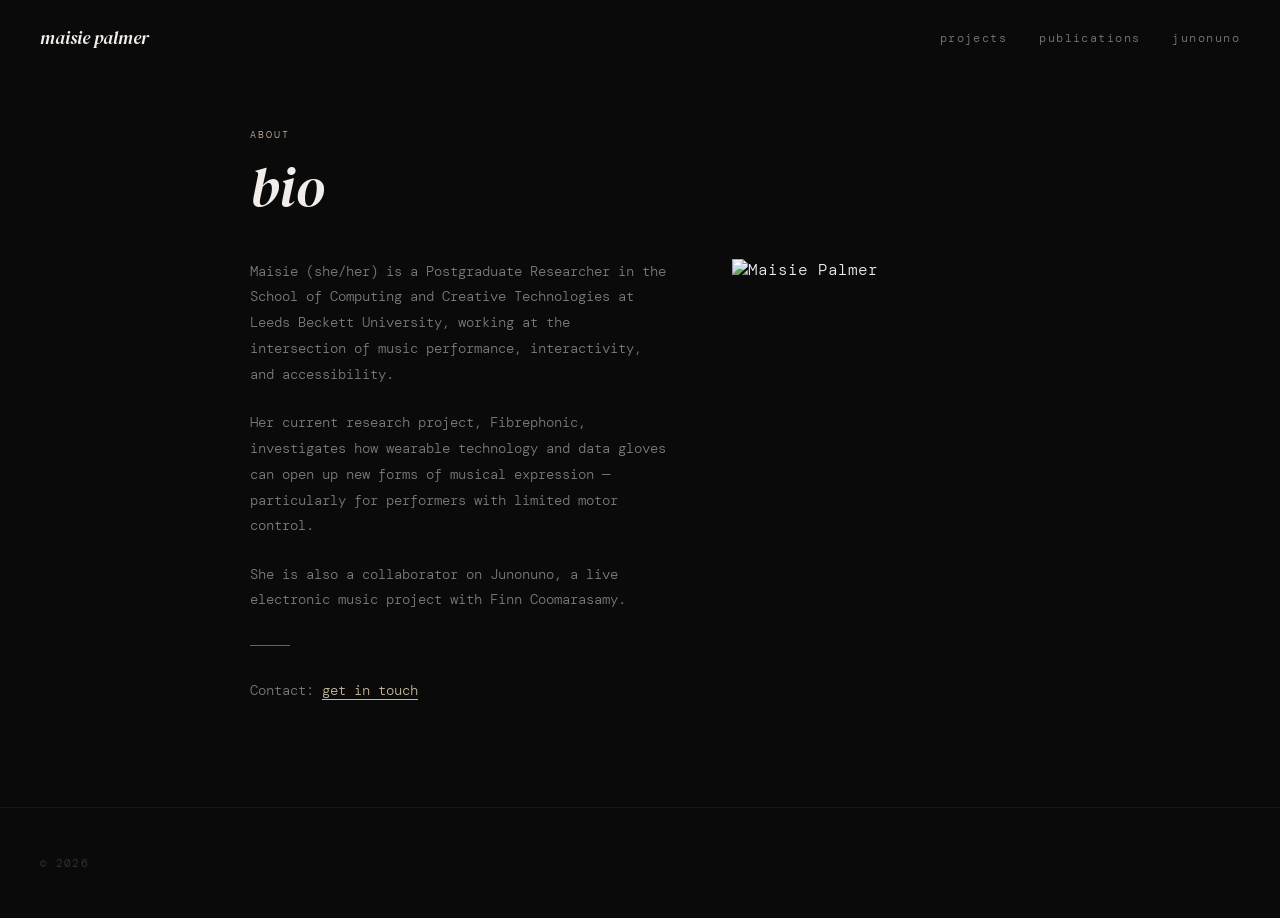
==== bio.html @ e302a043 "alt text" ====
<!DOCTYPE html>
<html lang="en">
<head>
  <meta charset="UTF-8">
  <meta name="viewport" content="width=device-width, initial-scale=1.0">
  <title>bio | maisie palmer</title>
  <link rel="stylesheet" href="style.css">
  <link rel="preconnect" href="https://fonts.googleapis.com">
  <link rel="preconnect" href="https://fonts.gstatic.com" crossorigin>
  <link href="https://fonts.googleapis.com/css2?family=DM+Serif+Display:ital@0;1&family=DM+Mono:wght@300;400;500&display=swap" rel="stylesheet">
  <script defer src="script.js"></script>
</head>
<body>

<header>
  <h1>maisie palmer</h1>
  <nav>
    <a href="index.html">projects</a>
    <a href="publications.html">publications</a>
    <a href="https://www.finncoomarasamy.com/junonuno" target="_blank">junonuno</a>
  </nav>
</header>

<main class="content">
  <span class="page-label">about</span>
  <h2>bio</h2>

  <div class="bio-grid">
    <div class="bio-text">
      <p>Maisie (she/her) is a Postgraduate Researcher in the School of Computing and Creative Technologies at Leeds Beckett University, working at the intersection of music performance, interactivity, and accessibility.</p>
      <p>Her current research project, Fibrephonic, investigates how wearable technology and data gloves can open up new forms of musical expression — particularly for performers with limited motor control.</p>
      <p>She is also a collaborator on Junonuno, a live electronic music project with Finn Coomarasamy.</p>
      <div class="divider"></div>
      <p>Contact: <a href="/cdn-cgi/l/email-protection#80ede1e9f3e9e5c0e5f8e1edf0ece5aee3efed">get in touch</a></p>
    </div>
    <div class="bio-image">
      <img src="assets/hero.jpg" alt="Maisie Palmer">
    </div>
  </div>
</main>

<footer>
  &copy; 2026
---- style.css ----
/* ===== RESET ===== */
* {
  margin: 0;
  padding: 0;
  box-sizing: border-box;
}

:root {
  --black: #0a0a0a;
  --white: #f2ede8;
  --accent: #c8b89a;
  --dim: rgba(242, 237, 232, 0.5);
  --serif: 'DM Serif Display', Georgia, serif;
  --mono: 'DM Mono', 'Courier New', monospace;
}

html { scroll-behavior: smooth; }

body {
  background: var(--black);
  color: var(--white);
  font-family: var(--mono);
  font-weight: 300;
  overflow-x: hidden;
  transition: opacity 0.4s ease;
}

/* ===== HEADER ===== */
header {
  position: fixed;
  top: 0;
  left: 0;
  width: 100%;
  padding: 1.6rem 2.5rem;
  display: flex;
  justify-content: space-between;
  align-items: center;
  z-index: 1000;
  /* gradient so it reads over images */
  background: linear-gradient(to bottom, rgba(10,10,10,0.95) 0%, rgba(10,10,10,0) 100%);
}

header h1 {
  font-family: var(--serif);
  font-size: 1.1rem;
  font-weight: 400;
  font-style: italic;
  color: var(--white);
}

nav { display: flex; gap: 2rem; align-items: center; }

nav a {
  text-decoration: none;
  color: var(--dim);
  font-family: var(--mono);
  font-size: 0.75rem;
  letter-spacing: 0.12em;
  text-transform: lowercase;
  transition: color 0.2s;
}
nav a:hover { color: var(--white); }

/* ===== HOMEPAGE STAGE ===== */
.stage {
  position: relative;
  width: 100%;
  /* Always fills the viewport — doesn't depend on image loading */
  height: 100vh;
  min-height: 600px;
  overflow: hidden;
  /* fallback bg if hero.jpg is missing */
  background: #0a0a0a;
}

/* images are decorative — hidden if broken, layout never depends on them */
.bg-image {
  position: absolute;
  inset: 0;
  width: 100%;
  height: 100%;
  object-fit: cover;
  z-index: 1;
  filter: brightness(0.4) saturate(0.6);
}

.glove {
  position: absolute;
  top: 14%;
  left: 8%;
  width: 200px;
  z-index: 3;
  filter: drop-shadow(0 0 40px rgba(200,184,154,0.25));
  animation: float 6s ease-in-out infinite;
  /* hide broken-image icon */
  color: transparent;
}

.outline {
  position: absolute;
  bottom: 0;
  right: 6%;
  width: 340px;
  z-index: 2;
  mix-blend-mode: screen;
  opacity: 0.8;
  color: transparent;
}

/* hide the browser's broken-image box for decorative imgs */
img[alt=""] {
  color: transparent;
}
img[alt=""]::before {
  display: none;
}

@keyframes float {
  0%, 100% { transform: translateY(0); }
  50% { transform: translateY(-14px); }
}

/* project list — anchored to bottom-left, always visible */
.projects-list {
  position: absolute;
  bottom: 12%;
  left: 8%;
  z-index: 10;
  display: flex;
  flex-direction: column;
  gap: 2.5rem;
}

.project-entry { display: flex; flex-direction: column; gap: 0.5rem; }

.project-entry .label {
  font-size: 0.65rem;
  letter-spacing: 0.2em;
  color: var(--accent);
  text-transform: uppercase;
}

.project-entry h2 {
  font-family: var(--serif);
  font-size: clamp(2rem, 4vw, 3rem);
  font-weight: 400;
  font-style: italic;
  line-height: 1;
  color: var(--white);
}

.project-entry a {
  display: inline-flex;
  align-items: center;
  gap: 0.5rem;
  font-size: 0.72rem;
  letter-spacing: 0.15em;
  color: var(--accent);
  text-decoration: none;
  text-transform: lowercase;
  transition: gap 0.2s, color 0.2s;
}
.project-entry a:hover { gap: 1rem; color: var(--white); }
.project-entry a::after { content: '→'; }

/* ===== CONTENT PAGES (bio, fibrephonic, etc.) ===== */
.content {
  padding: 8rem 2.5rem 5rem;
  max-width: 860px;
  margin: 0 auto;
}

.page-label {
  display: block;
  font-size: 0.65rem;
  letter-spacing: 0.2em;
  color: var(--accent);
  text-transform: uppercase;
  margin-bottom: 1rem;
}

.content h2 {
  font-family: var(--serif);
  font-size: clamp(2.2rem, 5vw, 3.5rem);
  font-weight: 400;
  font-style: italic;
  line-height: 1.1;
  margin-bottom: 2.5rem;
  color: var(--white);
}

.content p {
  font-size: 0.85rem;
  line-height: 1.9;
  color: var(--dim);
  margin-bottom: 1.4rem;
  max-width: 62ch;
}

.content p a {
  color: var(--accent);
  text-decoration: none;
  border-bottom: 1px solid currentColor;
}

.divider {
  width: 40px;
  height: 1px;
  background: var(--accent);
  opacity: 0.5;
  margin: 2rem 0;
}

/* ===== BIO ===== */
.bio-grid {
  display: grid;
  grid-template-columns: 1.4fr 1fr;
  gap: 4rem;
  align-items: start;
}

.bio-image img {
  width: 100%;
  aspect-ratio: 3/4;
  object-fit: cover;
  filter: grayscale(15%);
}

/* ===== COLLAGE ===== */
.collage {
  position: relative;
  height: 380px;
  margin-top: 4rem;
}
.collage img { position: absolute; object-fit: cover; color: transparent; }
.collage .img-1 { width: 260px; top: 0; left: 0; z-index: 2; }
.collage .img-2 { width: 190px; top: 60px; left: 190px; z-index: 3; mix-blend-mode: screen; }
.collage .img-3 { width: 300px; top: 70px; right: 0; z-index: 1; filter: brightness(0.7); }

/* ===== PROJECT HERO ===== */
.project-hero {
  position: relative;
  height: 50vh;
  min-height: 300px;
  overflow: hidden;
  display: flex;
  align-items: flex-end;
  background: #111;
}

.project-hero img.hero-bg {
  position: absolute;
  inset: 0;
  width: 100%;
  height: 100%;
  object-fit: cover;
  filter: brightness(0.35) saturate(0.6);
  z-index: 1;
  color: transparent;
}

.project-hero .hero-text {
  position: relative;
  z-index: 2;
  padding: 2.5rem;
}

.project-hero .hero-text .label {
  display: block;
  font-size: 0.65rem;
  letter-spacing: 0.2em;
  color: var(--accent);
  text-transform: uppercase;
  margin-bottom: 0.8rem;
}

.project-hero .hero-text h2 {
  font-family: var(--serif);
  font-size: clamp(2.5rem, 6vw, 4.5rem);
  font-weight: 400;
  font-style: italic;
  line-height: 1;
  color: var(--white);
  margin: 0;
}

/* ===== PROJECT SUB-NAV ===== */
.project-subnav {
  display: flex;
  gap: 0;
  border-bottom: 1px solid rgba(242,237,232,0.1);
}

.project-subnav a {
  padding: 1rem 1.8rem;
  font-size: 0.72rem;
  letter-spacing: 0.12em;
  color: var(--dim);
  text-decoration: none;
  text-transform: lowercase;
  transition: color 0.2s;
  border-bottom: 2px solid transparent;
  margin-bottom: -1px;
}

.project-subnav a:hover { color: var(--white); }
.project-subnav a.active {
  color: var(--white);
  border-bottom-color: var(--accent);
}

/* ===== PHOTO ROW ===== */
.photo-row {
  display: flex;
  gap: 1rem;
  flex-wrap: wrap;
  margin-top: 3rem;
}

.photo-row img {
  border-radius: 3px;
  filter: brightness(0.88);
  transition: filter 0.3s;
  color: transparent;
}
.photo-row img:hover { filter: brightness(1); }

/* ===== PUBLICATIONS ===== */
.publications-list {
  display: flex;
  flex-direction: column;
  margin-top: 0.5rem;
}

.pub-item {
  padding: 2rem 0;
  border-bottom: 1px solid rgba(242,237,232,0.08);
}

.pub-item .pub-year {
  display: block;
  font-size: 0.65rem;
  letter-spacing: 0.15em;
  color: var(--accent);
  text-transform: uppercase;
  margin-bottom: 0.6rem;
}

.pub-item .pub-title {
  font-family: var(--serif);
  font-style: italic;
  font-size: 1.2rem;
  color: var(--white);
  margin-bottom: 0.6rem;
  line-height: 1.3;
}

.pub-item .pub-authors {
  font-size: 0.75rem;
  color: var(--dim);
  margin-bottom: 0.4rem;
  line-height: 1.6;
}

.pub-item .pub-venue {
  font-size: 0.72rem;
  color: var(--dim);
  font-style: italic;
  margin-bottom: 0.8rem;
}

.pub-item a {
  font-size: 0.7rem;
  color: var(--accent);
  text-decoration: none;
  letter-spacing: 0.06em;
  border-bottom: 1px solid transparent;
  transition: border-color 0.2s;
}
.pub-item a:hover { border-color: var(--accent); }

/* ===== FOOTER ===== */
footer {
  padding: 3rem 2.5rem;
  font-size: 0.7rem;
  letter-spacing: 0.1em;
  color: rgba(242,237,232,0.2);
  border-top: 1px solid rgba(242,237,232,0.06);
}

/* ===== RESPONSIVE ===== */
@media (max-width: 680px) {
  header { padding: 1.2rem 1.5rem; }
  nav { gap: 1.2rem; }
  .content { padding: 6rem 1.5rem 3rem; }
  .bio-grid { grid-template-columns: 1fr; }
  .projects-list { left: 5%; bottom: 10%; gap: 2rem; }
  .project-entry h2 { font-size: 1.8rem; }
  .glove { width: 130px; top: 10%; }
  .outline { width: 200px; }
}
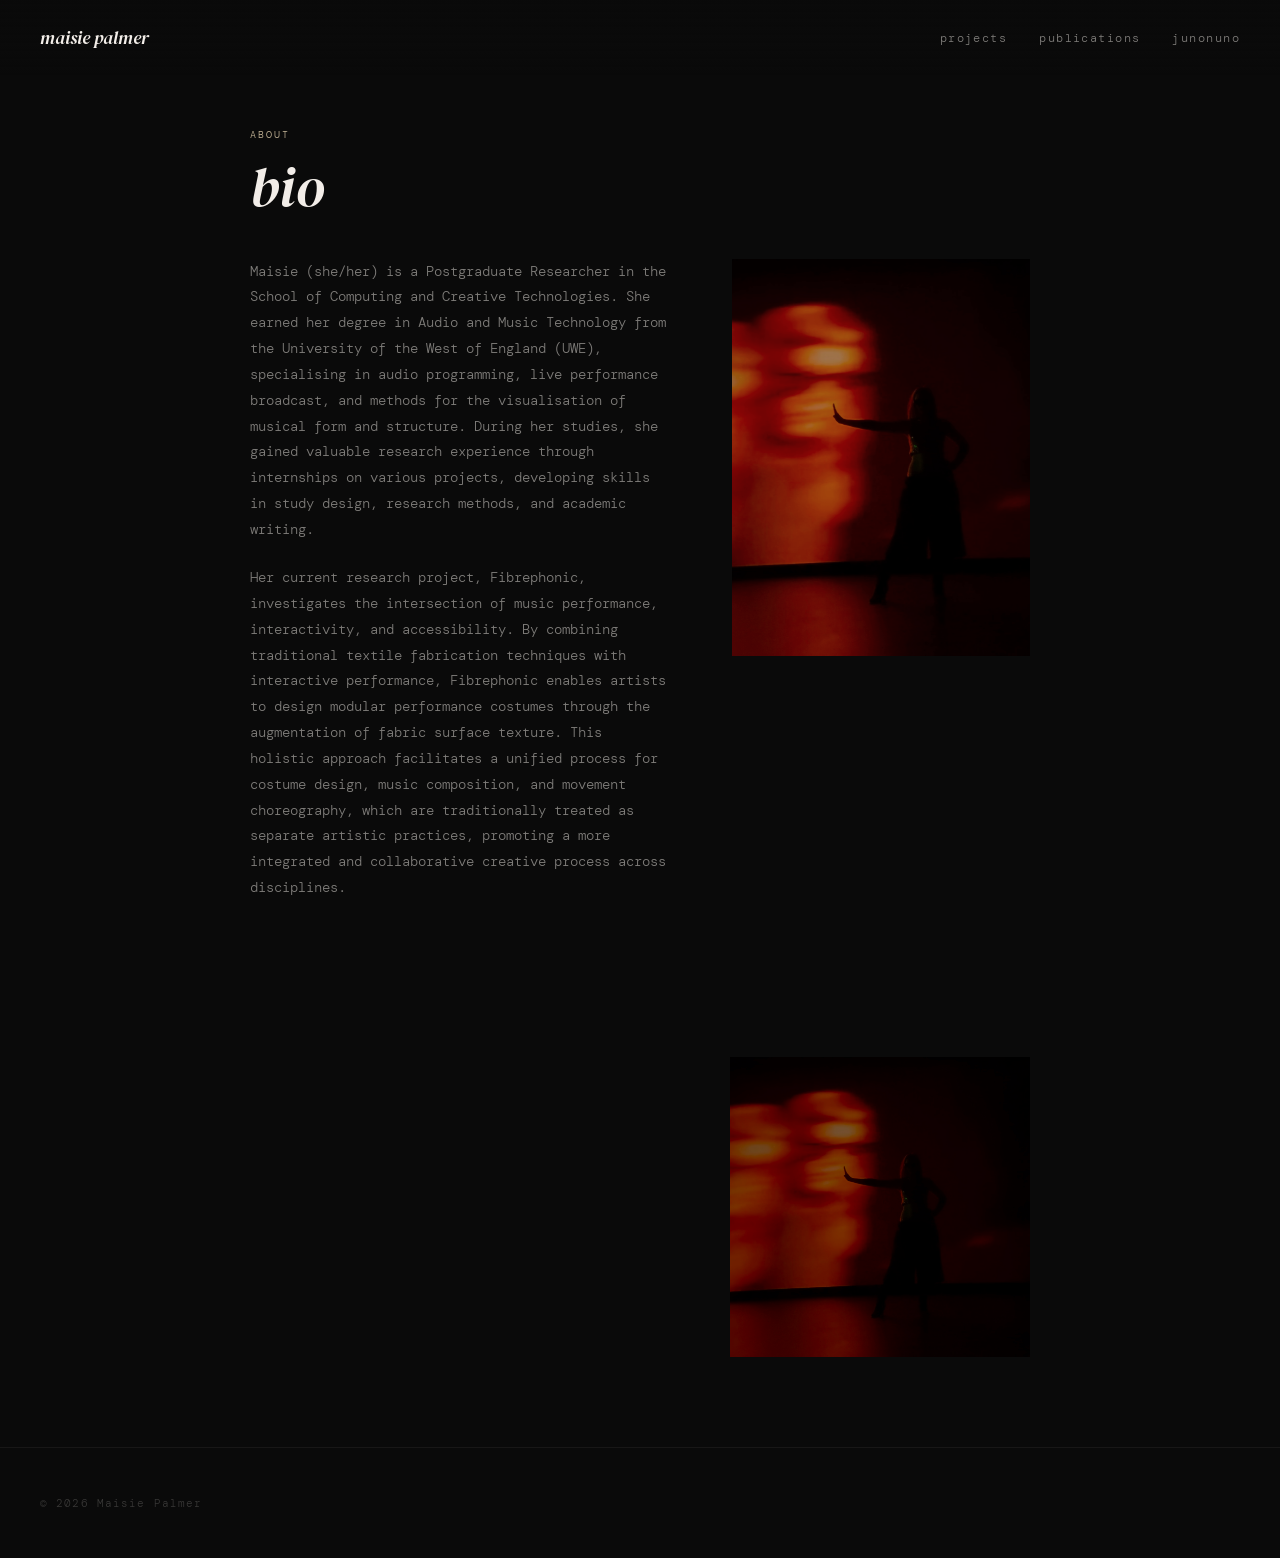
==== commit b0c60328: "Add files via upload" ====
--- a/bio.html
+++ b/bio.html
@@ -16,7 +16,7 @@
   <h1>maisie palmer</h1>
   <nav>
     <a href="index.html">projects</a>
-    <a href="publications.html">publications</a>
+    <a href="https://scholar.google.com/citations?hl=en&user=RmFEaNIAAAAJ" target="_blank">publications</a>
     <a href="https://www.finncoomarasamy.com/junonuno" target="_blank">junonuno</a>
   </nav>
 </header>
@@ -27,17 +27,24 @@
 
   <div class="bio-grid">
     <div class="bio-text">
-      <p>Maisie (she/her) is a Postgraduate Researcher in the School of Computing and Creative Technologies at Leeds Beckett University, working at the intersection of music performance, interactivity, and accessibility.</p>
-      <p>Her current research project, Fibrephonic, investigates how wearable technology and data gloves can open up new forms of musical expression — particularly for performers with limited motor control.</p>
-      <p>She is also a collaborator on Junonuno, a live electronic music project with Finn Coomarasamy.</p>
-      <div class="divider"></div>
-      <p>Contact: <a href="/cdn-cgi/l/email-protection#80ede1e9f3e9e5c0e5f8e1edf0ece5aee3efed">get in touch</a></p>
+      <p>Maisie (she/her) is a Postgraduate Researcher in the School of Computing and Creative Technologies. She earned her degree in Audio and Music Technology from the University of the West of England (UWE), specialising in audio programming, live performance broadcast, and methods for the visualisation of musical form and structure. During her studies, she gained valuable research experience through internships on various projects, developing skills in study design, research methods, and academic writing.</p>
+      <p>Her current research project, Fibrephonic, investigates the intersection of music performance, interactivity, and accessibility. By combining traditional textile fabrication techniques with interactive performance, Fibrephonic enables artists to design modular performance costumes through the augmentation of fabric surface texture. This holistic approach facilitates a unified process for costume design, music composition, and movement choreography, which are traditionally treated as separate artistic practices, promoting a more integrated and collaborative creative process across disciplines.</p>
     </div>
     <div class="bio-image">
       <img src="assets/hero.jpg" alt="Maisie Palmer">
     </div>
   </div>
+
+  <div class="collage">
+    <img src="assets/layer1.png" class="img-1" alt="">
+    <img src="assets/layer2.png" class="img-2" alt="">
+    <img src="assets/hero.jpg" class="img-3" alt="">
+  </div>
 </main>
 
 <footer>
-  &copy; 2026 +  &copy; 2026 Maisie Palmer
+</footer>
+
+</body>
+</html>
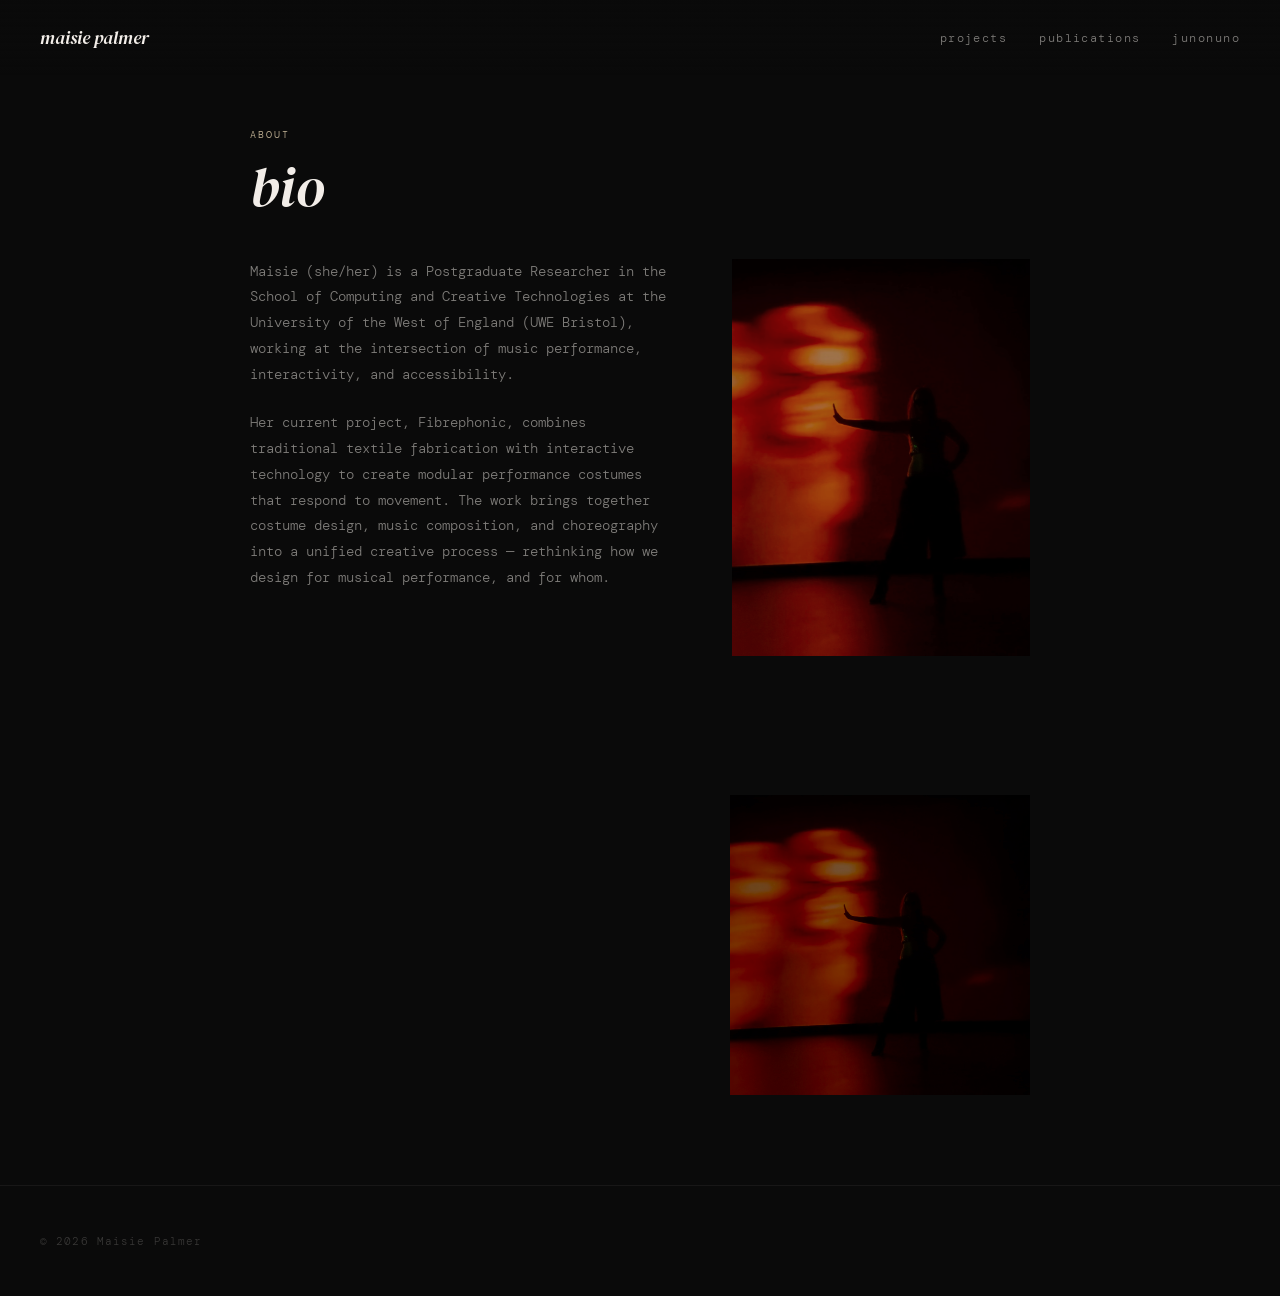
==== commit af982ce3: "updated bio" ====
--- a/bio.html
+++ b/bio.html
@@ -27,8 +27,8 @@
 
   <div class="bio-grid">
     <div class="bio-text">
-      <p>Maisie (she/her) is a Postgraduate Researcher in the School of Computing and Creative Technologies. She earned her degree in Audio and Music Technology from the University of the West of England (UWE), specialising in audio programming, live performance broadcast, and methods for the visualisation of musical form and structure. During her studies, she gained valuable research experience through internships on various projects, developing skills in study design, research methods, and academic writing.</p>
-      <p>Her current research project, Fibrephonic, investigates the intersection of music performance, interactivity, and accessibility. By combining traditional textile fabrication techniques with interactive performance, Fibrephonic enables artists to design modular performance costumes through the augmentation of fabric surface texture. This holistic approach facilitates a unified process for costume design, music composition, and movement choreography, which are traditionally treated as separate artistic practices, promoting a more integrated and collaborative creative process across disciplines.</p>
+      <p>Maisie (she/her) is a Postgraduate Researcher in the School of Computing and Creative Technologies at the University of the West of England (UWE Bristol), working at the intersection of music performance, interactivity, and accessibility.</p>
+      <p>Her current project, Fibrephonic, combines traditional textile fabrication with interactive technology to create modular performance costumes that respond to movement. The work brings together costume design, music composition, and choreography into a unified creative process — rethinking how we design for musical performance, and for whom.</p>
     </div>
     <div class="bio-image">
       <img src="assets/hero.jpg" alt="Maisie Palmer">
--- a/style.css
+++ b/style.css
@@ -399,3 +399,82 @@
   .glove { width: 130px; top: 10%; }
   .outline { width: 200px; }
 }
+
+/* ===== PROJECT CARDS (homepage) ===== */
+.project-card {
+  position: absolute;
+  z-index: 10;
+  display: block;
+  text-decoration: none;
+  width: 220px;
+  /* photograph look */
+  background: #1a1410;
+  padding: 6px 6px 40px 6px;
+  box-shadow: 0 8px 32px rgba(0,0,0,0.7), 0 2px 8px rgba(0,0,0,0.5);
+  transition: transform 0.25s ease, box-shadow 0.25s ease;
+  cursor: pointer;
+}
+
+.project-card img {
+  width: 100%;
+  aspect-ratio: 3/4;
+  object-fit: cover;
+  display: block;
+  filter: saturate(0.8) brightness(0.9);
+  transition: filter 0.25s ease;
+  color: transparent; /* hide broken img */
+}
+
+.project-card:hover {
+  box-shadow: 0 16px 48px rgba(0,0,0,0.85), 0 4px 16px rgba(0,0,0,0.6);
+  z-index: 20;
+}
+
+.project-card:hover img {
+  filter: saturate(1) brightness(1);
+}
+
+.card-label {
+  display: flex;
+  flex-direction: column;
+  align-items: center;
+  gap: 2px;
+  padding-top: 8px;
+}
+
+.card-year {
+  font-family: var(--mono);
+  font-size: 0.58rem;
+  letter-spacing: 0.15em;
+  color: var(--accent);
+  text-transform: uppercase;
+}
+
+.card-title {
+  font-family: var(--serif);
+  font-style: italic;
+  font-size: 1rem;
+  color: var(--white);
+  text-align: center;
+}
+
+/* individual card positions & rotations */
+.card-fibrephonic {
+  bottom: 12%;
+  left: 8%;
+  transform: rotate(-3deg);
+}
+
+.card-fibrephonic:hover {
+  transform: rotate(-1deg) translateY(-6px) scale(1.03);
+}
+
+.card-squishy {
+  bottom: 8%;
+  left: 30%;
+  transform: rotate(2.5deg);
+}
+
+.card-squishy:hover {
+  transform: rotate(1deg) translateY(-6px) scale(1.03);
+}
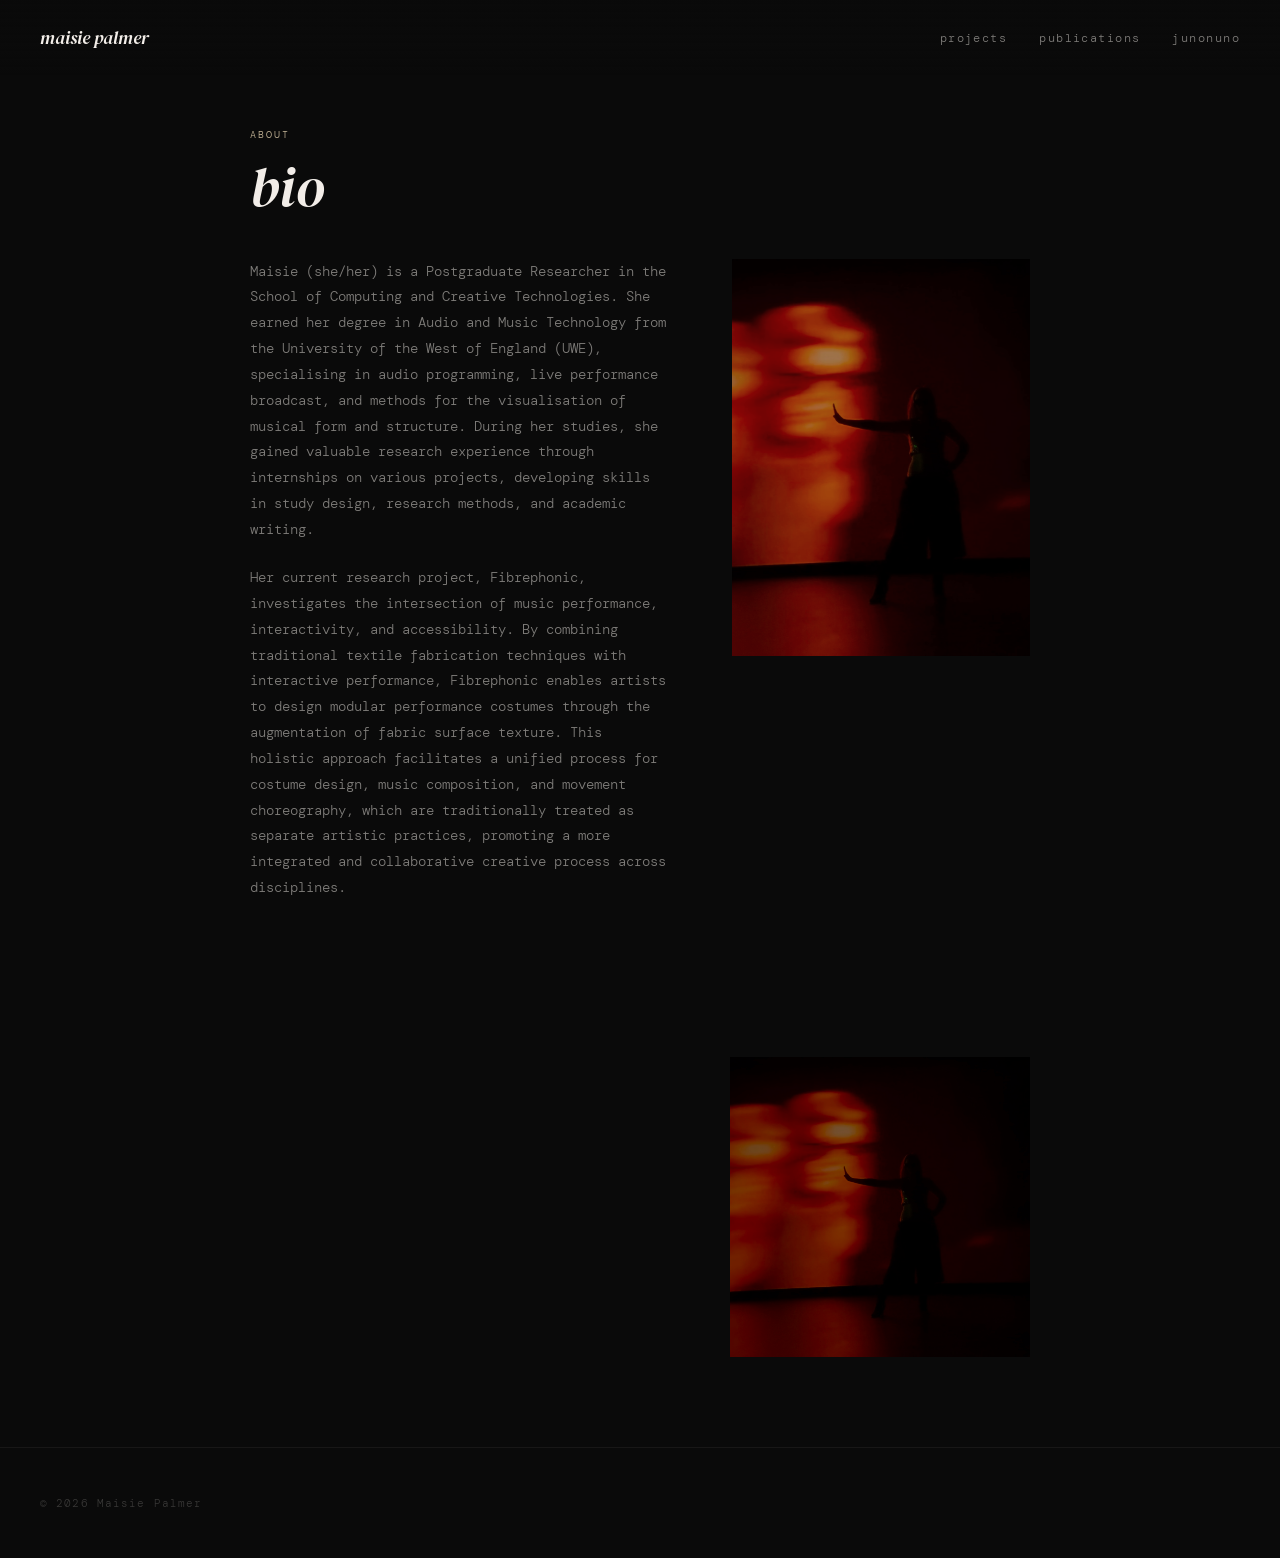
==== commit 705cdf3f: "Add files via upload" ====
--- a/bio.html
+++ b/bio.html
@@ -14,6 +14,9 @@
 
 <header>
   <h1>maisie palmer</h1>
+  <button class="burger" aria-label="menu" onclick="this.classList.toggle('open');document.querySelector('nav').classList.toggle('open')">
+    <span></span><span></span><span></span>
+  </button>
   <nav>
     <a href="index.html">projects</a>
     <a href="https://scholar.google.com/citations?hl=en&user=RmFEaNIAAAAJ" target="_blank">publications</a>
@@ -27,8 +30,8 @@
 
   <div class="bio-grid">
     <div class="bio-text">
-      <p>Maisie (she/her) is a Postgraduate Researcher in the School of Computing and Creative Technologies at the University of the West of England (UWE Bristol), working at the intersection of music performance, interactivity, and accessibility.</p>
-      <p>Her current project, Fibrephonic, combines traditional textile fabrication with interactive technology to create modular performance costumes that respond to movement. The work brings together costume design, music composition, and choreography into a unified creative process — rethinking how we design for musical performance, and for whom.</p>
+      <p>Maisie (she/her) is a Postgraduate Researcher in the School of Computing and Creative Technologies. She earned her degree in Audio and Music Technology from the University of the West of England (UWE), specialising in audio programming, live performance broadcast, and methods for the visualisation of musical form and structure. During her studies, she gained valuable research experience through internships on various projects, developing skills in study design, research methods, and academic writing.</p>
+      <p>Her current research project, Fibrephonic, investigates the intersection of music performance, interactivity, and accessibility. By combining traditional textile fabrication techniques with interactive performance, Fibrephonic enables artists to design modular performance costumes through the augmentation of fabric surface texture. This holistic approach facilitates a unified process for costume design, music composition, and movement choreography, which are traditionally treated as separate artistic practices, promoting a more integrated and collaborative creative process across disciplines.</p>
     </div>
     <div class="bio-image">
       <img src="assets/hero.jpg" alt="Maisie Palmer">
--- a/style.css
+++ b/style.css
@@ -81,7 +81,7 @@
   height: 100%;
   object-fit: cover;
   z-index: 1;
-  filter: brightness(0.4) saturate(0.6);
+  filter: brightness(0.75) saturate(1.1);
 }
 
 .glove {
@@ -123,15 +123,16 @@
 /* project list — anchored to bottom-left, always visible */
 .projects-list {
   position: absolute;
-  bottom: 12%;
-  left: 8%;
+  bottom: 10%;
+  left: 6%;
+  right: 6%;
   z-index: 10;
   display: flex;
   flex-direction: column;
-  gap: 2.5rem;
-}
-
-.project-entry { display: flex; flex-direction: column; gap: 0.5rem; }
+  gap: 1.8rem;
+}
+
+.project-entry { display: flex; flex-direction: column; gap: 0.4rem; }
 
 .project-entry .label {
   font-size: 0.65rem;
@@ -142,26 +143,21 @@
 
 .project-entry h2 {
   font-family: var(--serif);
-  font-size: clamp(2rem, 4vw, 3rem);
+  font-size: clamp(2.5rem, 6vw, 5rem);
   font-weight: 400;
   font-style: italic;
   line-height: 1;
-  color: var(--white);
-}
-
-.project-entry a {
-  display: inline-flex;
-  align-items: center;
-  gap: 0.5rem;
-  font-size: 0.72rem;
-  letter-spacing: 0.15em;
-  color: var(--accent);
+}
+
+.project-entry h2 a {
+  color: var(--white);
   text-decoration: none;
-  text-transform: lowercase;
-  transition: gap 0.2s, color 0.2s;
-}
-.project-entry a:hover { gap: 1rem; color: var(--white); }
-.project-entry a::after { content: '→'; }
+  transition: opacity 0.2s;
+}
+
+.project-entry h2 a:hover {
+  opacity: 0.7;
+}
 
 /* ===== CONTENT PAGES (bio, fibrephonic, etc.) ===== */
 .content {
@@ -460,21 +456,75 @@
 
 /* individual card positions & rotations */
 .card-fibrephonic {
-  bottom: 12%;
-  left: 8%;
-  transform: rotate(-3deg);
+  top: 50%;
+  left: 33%;
+  transform: translateY(-50%) rotate(-3deg);
 }
 
 .card-fibrephonic:hover {
-  transform: rotate(-1deg) translateY(-6px) scale(1.03);
+  transform: translateY(calc(-50% - 8px)) rotate(-1deg) scale(1.03);
 }
 
 .card-squishy {
-  bottom: 8%;
-  left: 30%;
-  transform: rotate(2.5deg);
+  top: 50%;
+  left: 53%;
+  transform: translateY(-42%) rotate(2.5deg);
 }
 
 .card-squishy:hover {
-  transform: rotate(1deg) translateY(-6px) scale(1.03);
-}
+  transform: translateY(calc(-42% - 8px)) rotate(1deg) scale(1.03);
+}
+
+/* ===== BURGER MENU ===== */
+.burger {
+  display: none;
+  flex-direction: column;
+  gap: 5px;
+  background: none;
+  border: none;
+  cursor: pointer;
+  padding: 4px;
+  z-index: 1001;
+}
+
+.burger span {
+  display: block;
+  width: 24px;
+  height: 1.5px;
+  background: var(--white);
+  transition: transform 0.3s, opacity 0.3s;
+  transform-origin: center;
+}
+
+.burger.open span:nth-child(1) { transform: translateY(6.5px) rotate(45deg); }
+.burger.open span:nth-child(2) { opacity: 0; }
+.burger.open span:nth-child(3) { transform: translateY(-6.5px) rotate(-45deg); }
+
+@media (max-width: 680px) {
+  .burger { display: flex; }
+
+  nav {
+    display: none;
+    flex-direction: column;
+    position: fixed;
+    top: 0;
+    left: 0;
+    width: 100%;
+    height: 100vh;
+    background: rgba(10,10,10,0.97);
+    justify-content: center;
+    align-items: center;
+    gap: 2.5rem;
+    z-index: 1000;
+  }
+
+  nav.open { display: flex; }
+
+  nav a {
+    font-size: 1.4rem;
+    letter-spacing: 0.1em;
+    color: var(--white);
+  }
+
+  .projects-list { bottom: 8%; }
+}
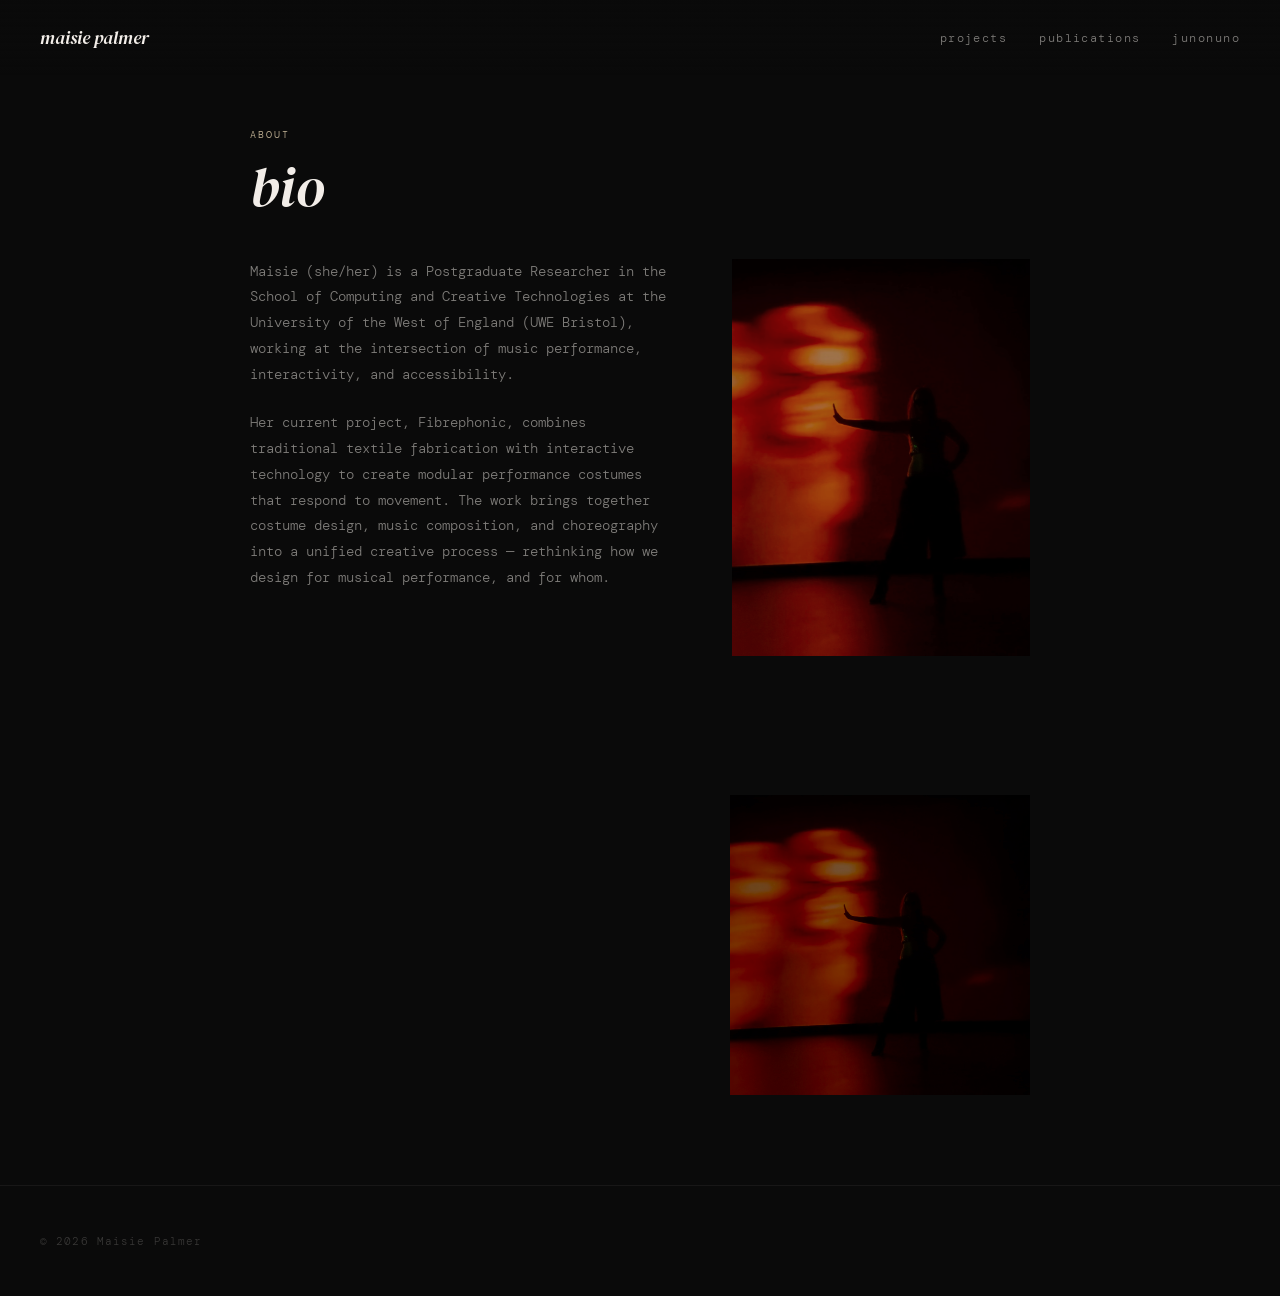
==== commit 680ac04b: "Update bio.html" ====
--- a/bio.html
+++ b/bio.html
@@ -30,8 +30,8 @@
 
   <div class="bio-grid">
     <div class="bio-text">
-      <p>Maisie (she/her) is a Postgraduate Researcher in the School of Computing and Creative Technologies. She earned her degree in Audio and Music Technology from the University of the West of England (UWE), specialising in audio programming, live performance broadcast, and methods for the visualisation of musical form and structure. During her studies, she gained valuable research experience through internships on various projects, developing skills in study design, research methods, and academic writing.</p>
-      <p>Her current research project, Fibrephonic, investigates the intersection of music performance, interactivity, and accessibility. By combining traditional textile fabrication techniques with interactive performance, Fibrephonic enables artists to design modular performance costumes through the augmentation of fabric surface texture. This holistic approach facilitates a unified process for costume design, music composition, and movement choreography, which are traditionally treated as separate artistic practices, promoting a more integrated and collaborative creative process across disciplines.</p>
+      <p>Maisie (she/her) is a Postgraduate Researcher in the School of Computing and Creative Technologies at the University of the West of England (UWE Bristol), working at the intersection of music performance, interactivity, and accessibility.</p>
+      <p>Her current project, Fibrephonic, combines traditional textile fabrication with interactive technology to create modular performance costumes that respond to movement. The work brings together costume design, music composition, and choreography into a unified creative process — rethinking how we design for musical performance, and for whom.</p>
     </div>
     <div class="bio-image">
       <img src="assets/hero.jpg" alt="Maisie Palmer">
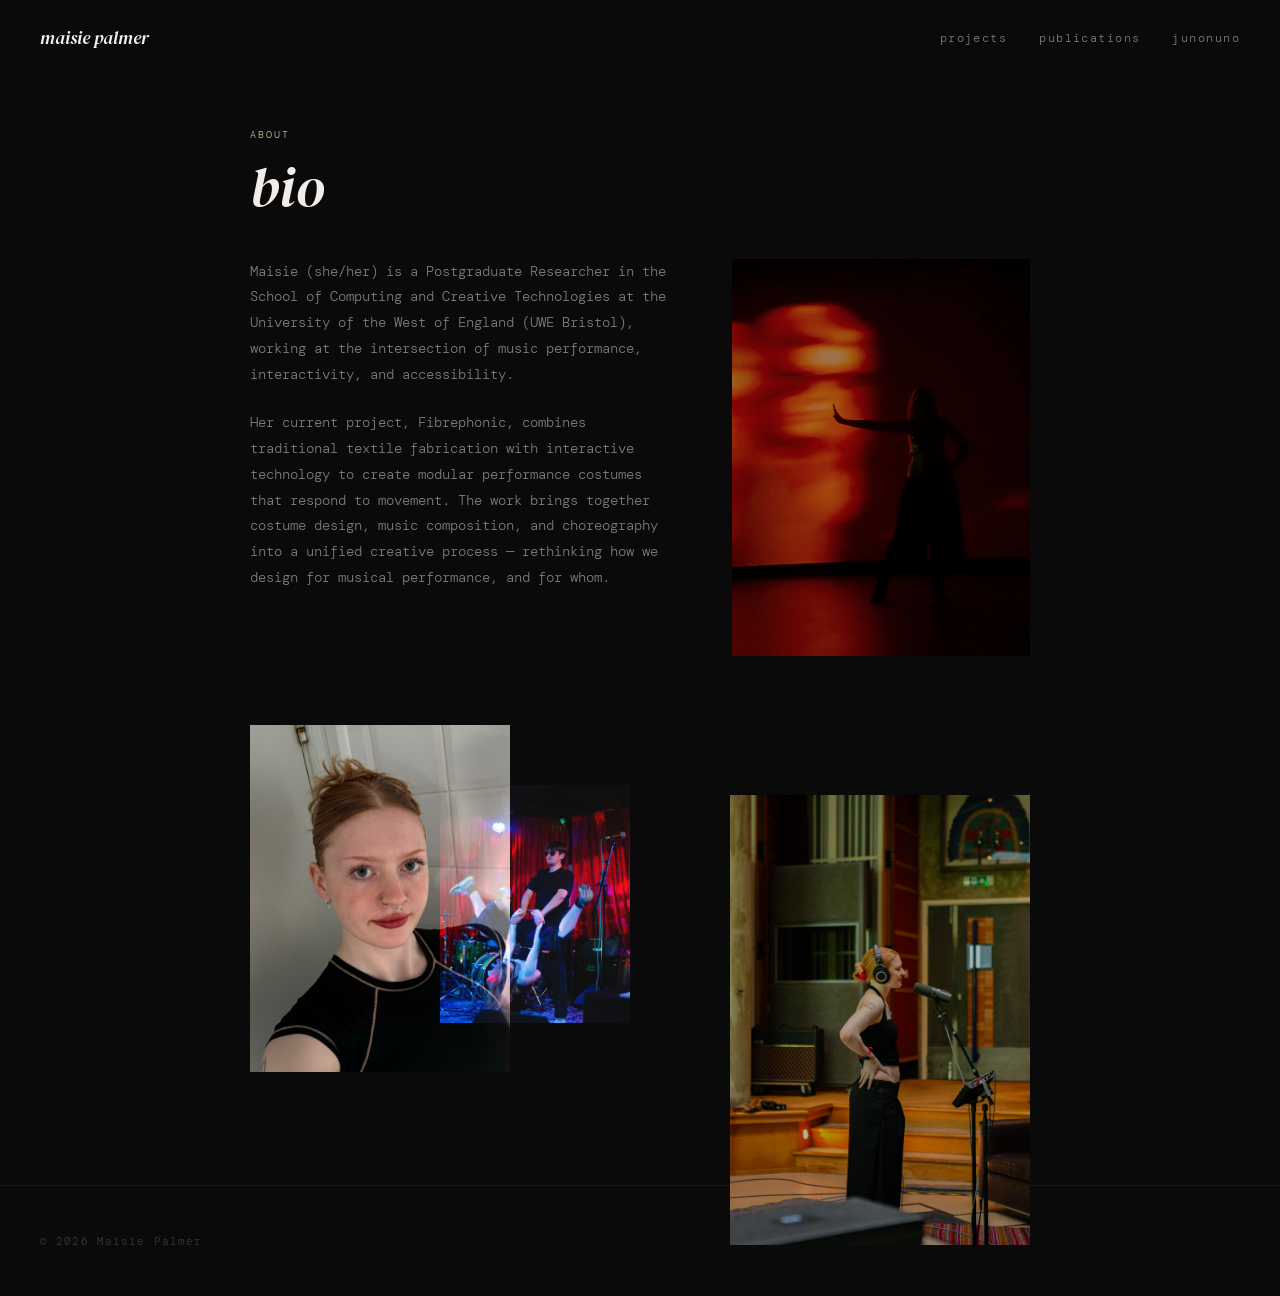
==== commit 0c316fc7: "added devosek project" ====
--- a/bio.html
+++ b/bio.html
@@ -20,7 +20,7 @@
   <nav>
     <a href="index.html">projects</a>
     <a href="https://scholar.google.com/citations?hl=en&user=RmFEaNIAAAAJ" target="_blank">publications</a>
-    <a href="https://www.finncoomarasamy.com/junonuno" target="_blank">junonuno</a>
+    <a href="https://www.junonuno.com/" target="_blank">junonuno</a>
   </nav>
 </header>
 
@@ -39,9 +39,9 @@
   </div>
 
   <div class="collage">
-    <img src="assets/layer1.png" class="img-1" alt="">
-    <img src="assets/layer2.png" class="img-2" alt="">
-    <img src="assets/hero.jpg" class="img-3" alt="">
+    <img src="assets/maisie-profile.jpg" class="img-1" alt="">
+    <img src="assets/maisie-junonuno.jpg" class="img-2" alt="">
+    <img src="assets/maisie-real-world.jpg" class="img-3" alt="">
   </div>
 </main>
 
--- a/style.css
+++ b/style.css
@@ -88,7 +88,7 @@
   position: absolute;
   top: 14%;
   left: 8%;
-  width: 200px;
+  width: 400px;
   z-index: 3;
   filter: drop-shadow(0 0 40px rgba(200,184,154,0.25));
   animation: float 6s ease-in-out infinite;
@@ -100,7 +100,7 @@
   position: absolute;
   bottom: 0;
   right: 6%;
-  width: 340px;
+  width: 170px;
   z-index: 2;
   mix-blend-mode: screen;
   opacity: 0.8;
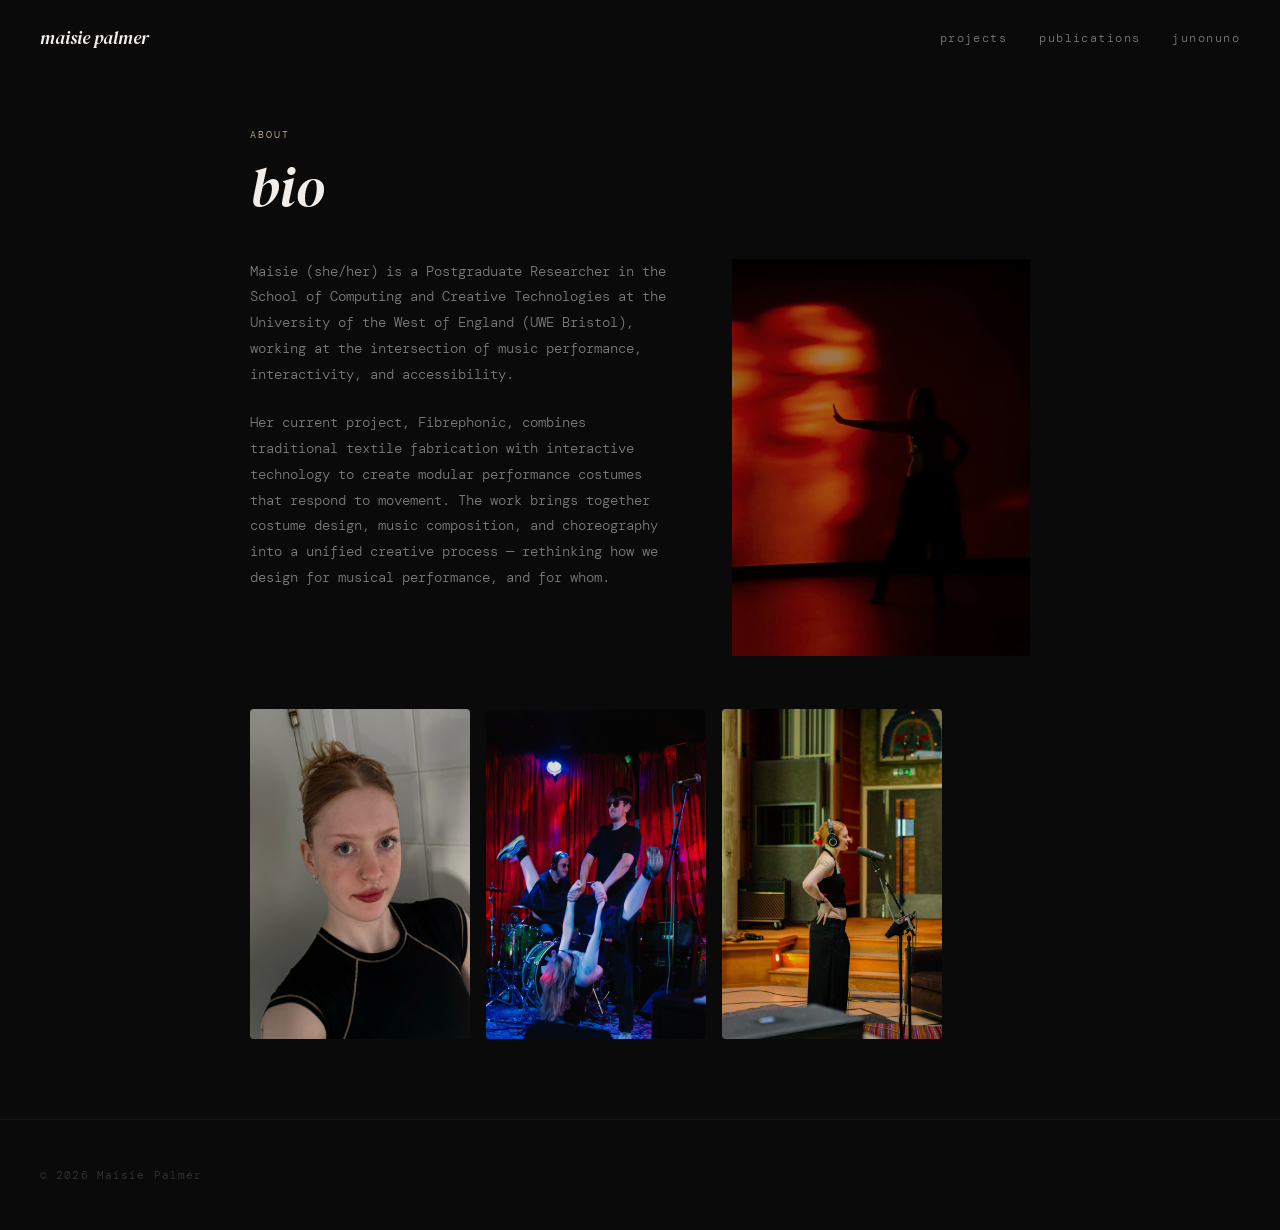
==== commit b898a8a1: "updated info" ====
--- a/bio.html
+++ b/bio.html
@@ -38,10 +38,10 @@
     </div>
   </div>
 
-  <div class="collage">
-    <img src="assets/maisie-profile.jpg" class="img-1" alt="">
-    <img src="assets/maisie-junonuno.jpg" class="img-2" alt="">
-    <img src="assets/maisie-real-world.jpg" class="img-3" alt="">
+  <div class="photo-row">
+    <img src="assets/maisie-profile.jpg" class="img-1" alt="" style="width: 220px; height: auto; border-radius: 4px;">
+    <img src="assets/maisie-junonuno.jpg" class="img-2" alt="" style="width: 220px; height: auto; border-radius: 4px;">
+    <img src="assets/maisie-real-world.jpg" class="img-3" alt="" style="width: 220px; height: auto; border-radius: 4px;">
   </div>
 </main>
 
